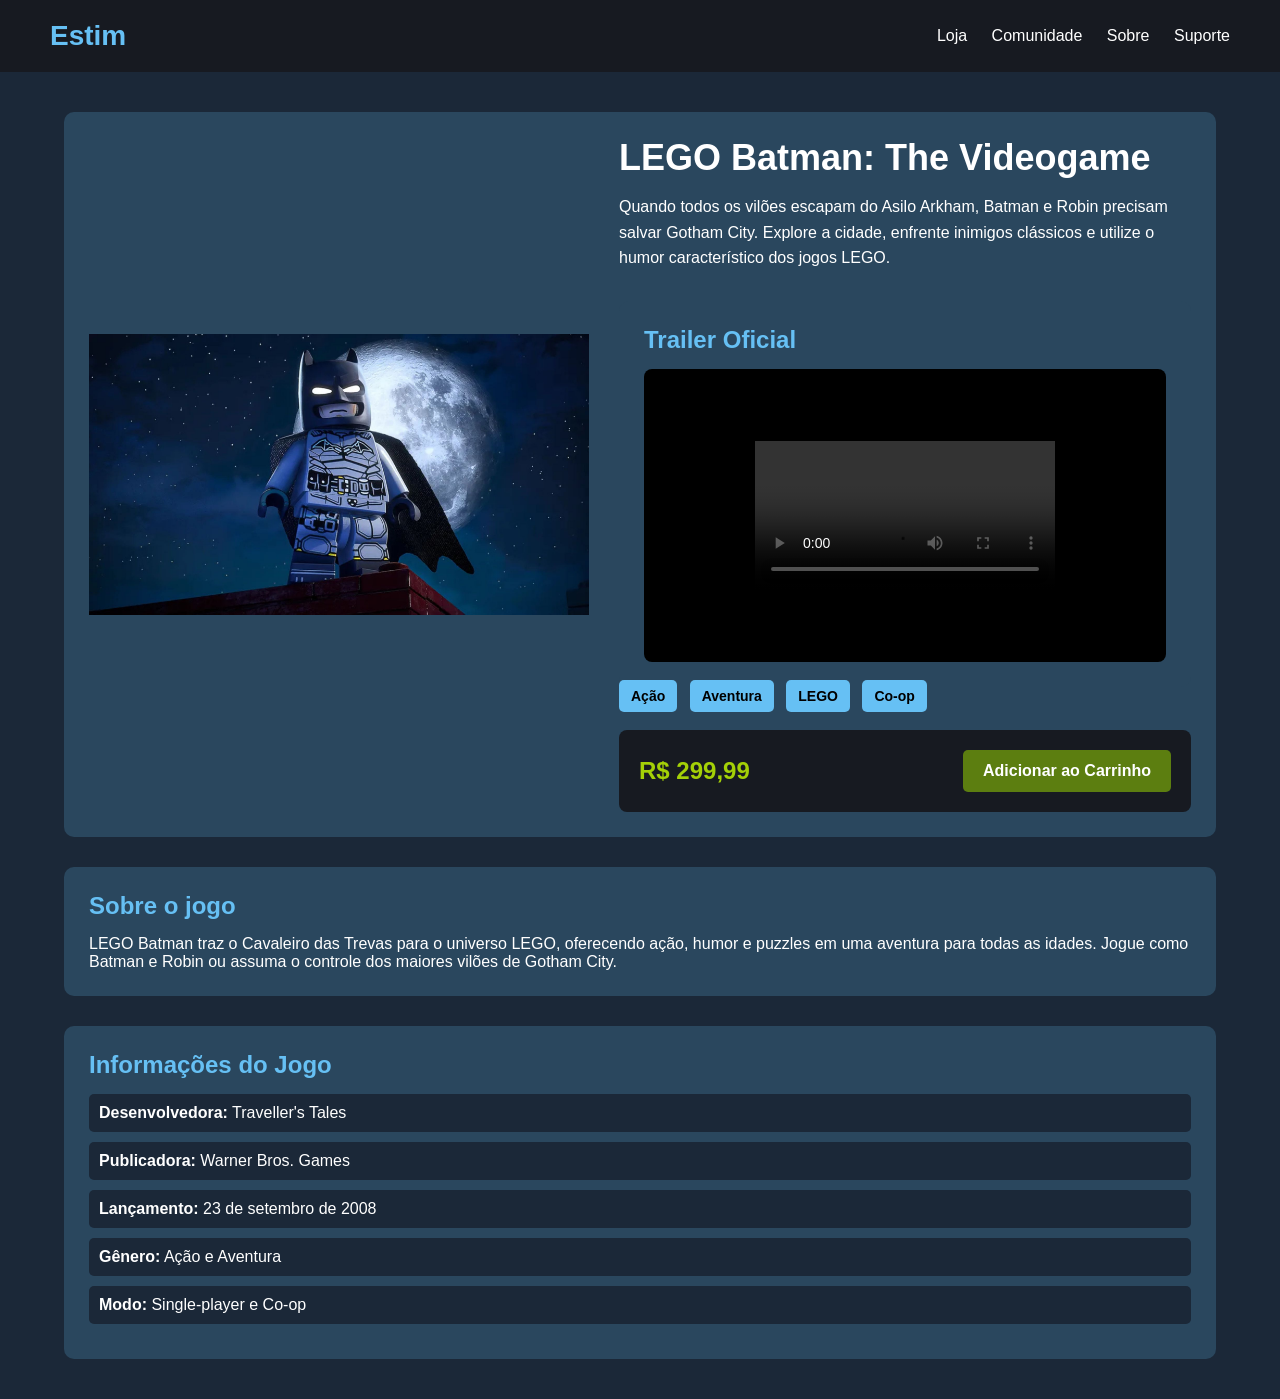
==== Front - End/index.html @ ed121b34 "Add files via upload" ====
<!DOCTYPE html>
<html lang="pt-BR">
<head>
    <meta charset="UTF-8">
    <meta name="viewport" content="width=device-width, initial-scale=1.0">
    <title>LEGO Batman - Estim</title>
    <link rel="stylesheet" href="styles.css">
     <script src="script.js"></script>
</head>
<body>

    <header>
        <div class="logo">Estim</div>
        <nav>
            <a href="#">Loja</a>
            <a href="#">Comunidade</a>
            <a href="#">Sobre</a>
            <a href="#">Suporte</a>
        </nav>
    </header>

     <main class="container">

        <section class="game-header">
            <img src="lego-batman-tt-games-rolling-stone.jpg" alt="lego batman">
            <div class="game-info">
                <h1>LEGO Batman: The Videogame</h1>

                   <p>
                    Quando todos os vilões escapam do Asilo Arkham, Batman e Robin precisam
                    salvar Gotham City. Explore a cidade, enfrente inimigos clássicos e
                    utilize o humor característico dos jogos LEGO.
                </p>

           <section class="trailer">
               <h2>Trailer Oficial</h2>

             <div class="video-container">
              <iframe
            width="280"
            height="200"
            src="WhatsApp Video 2026-06-14 at 22.41.14.mp4"
            title="LEGO Batman Trailer"
            frameborder="0"
            allow="accelerometer; autoplay; clipboard-write; encrypted-media; gyroscope; picture-in-picture"
            allowfullscreen>
              </iframe>
             </div>
           </section>
 
                <div class="tags">
                    <span>Ação</span>
                    <span>Aventura</span>
                    <span>LEGO</span>
                    <span>Co-op</span>
                </div>

                 <div class="purchase">
                    <h2>R$ 299,99</h2>
                    <button>Adicionar ao Carrinho</button>
                </div>
            </div>
        </section>

        <section class="about">
            <h2>Sobre o jogo</h2>
            <p>
                LEGO Batman traz o Cavaleiro das Trevas para o universo LEGO,
                oferecendo ação, humor e puzzles em uma aventura para todas as idades.
                Jogue como Batman e Robin ou assuma o controle dos maiores vilões
                de Gotham City.
            </p>
        </section>

        <section class="details">
            <h2>Informações do Jogo</h2>

            <ul>
                <li><strong>Desenvolvedora:</strong> Traveller's Tales</li>
                <li><strong>Publicadora:</strong> Warner Bros. Games</li>
                <li><strong>Lançamento:</strong> 23 de setembro de 2008</li>
                <li><strong>Gênero:</strong> Ação e Aventura</li>
                <li><strong>Modo:</strong> Single-player e Co-op</li>
            </ul>
        </section>

    </main>

</body>
</html>
---- Front - End/styles.css ----
*{
    margin:0;
    padding:0;
    box-sizing:border-box;
    font-family: Arial, Helvetica, sans-serif;
}

body{
    background-color:#1b2838;
    color:white;
}


header{
    background-color:#171a21;
    display:flex;
    justify-content:space-between;
    align-items:center;
    padding:20px 50px;
}

.logo{
    font-size:28px;
    font-weight:bold;
    color:#66c0f4;
}

nav a{
    color:white;
    text-decoration:none;
    margin-left:20px;
    transition:0.3s;
}

nav a:hover{
    color:#66c0f4;
}



.container{
    width:90%;
    max-width:1200px;
    margin:40px auto;
}

.game-header{
    display:flex;
    gap:30px;
    background:#2a475e;
    padding:25px;
    border-radius:10px;
}

.game-header img{
    width: 100%;
    max-width: 500px;
    height: auto;
    object-fit: contain;
    border-radius: 8px;
}


.game-info{
    flex:1;
}

.game-info h1{
    margin-bottom:15px;
    font-size:36px;
}

.game-info p{
    line-height:1.6;
    margin-bottom:20px;
}


.tags{
    margin-bottom:25px;
}

.tags span{
    background:#66c0f4;
    color:#000;
    padding:8px 12px;
    border-radius:5px;
    margin-right:8px;
    font-size:14px;
    font-weight:bold;
}



.purchase{
    background:#171a21;
    padding:20px;
    border-radius:8px;
    display:flex;
    justify-content:space-between;
    align-items:center;
}

.purchase h2{
    color:#a4d007;
}

.purchase button{
    background:#5c7e10;
    color:white;
    border:none;
    padding:12px 20px;
    border-radius:5px;
    cursor:pointer;
    font-size:16px;
    font-weight:bold;
}

.purchase button:hover{
    background:#7fae1b;
}



.about,
.details{
    margin-top:30px;
    background:#2a475e;
    padding:25px;
    border-radius:10px;
}

.about h2,
.details h2{
    margin-bottom:15px;
    color:#66c0f4;
}

.details ul{
    list-style:none;
}

.details li{
    margin-bottom:10px;
    padding:10px;
    background:#1b2838;
    border-radius:5px;
}

.trailer{
    margin-top: 30px;
    background: #2a475e;
    padding: 25px;
    border-radius: 10px;
}

.trailer h2{
    color: #66c0f4;
    margin-bottom: 15px;
}

.video-container{
    position: relative;
    width: 100%;
    padding-bottom: 56.25%; /* formato 16:9 */
    height: 0;
}

.video-container iframe{
    position: absolute;
    top: 0;
    left: 0;
    width: 100%;
    height: 100%;
    border-radius: 8px;
}
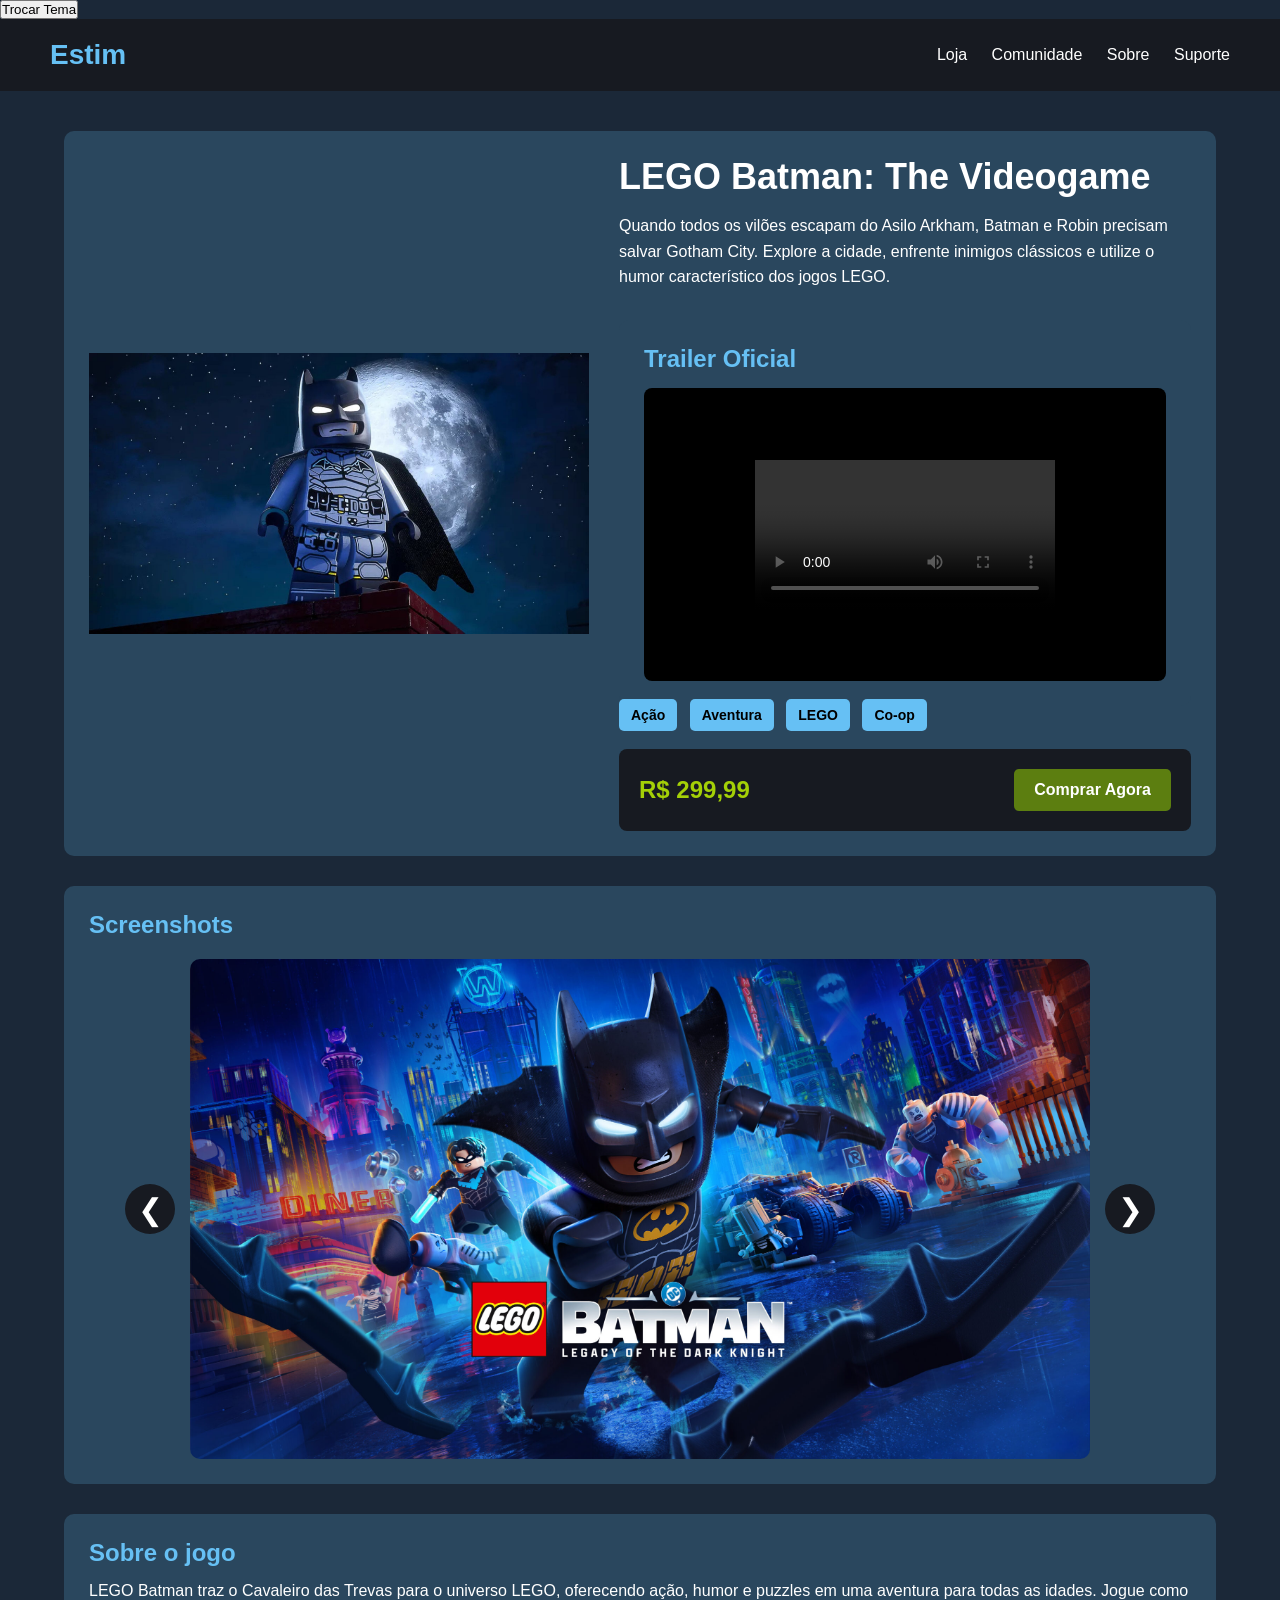
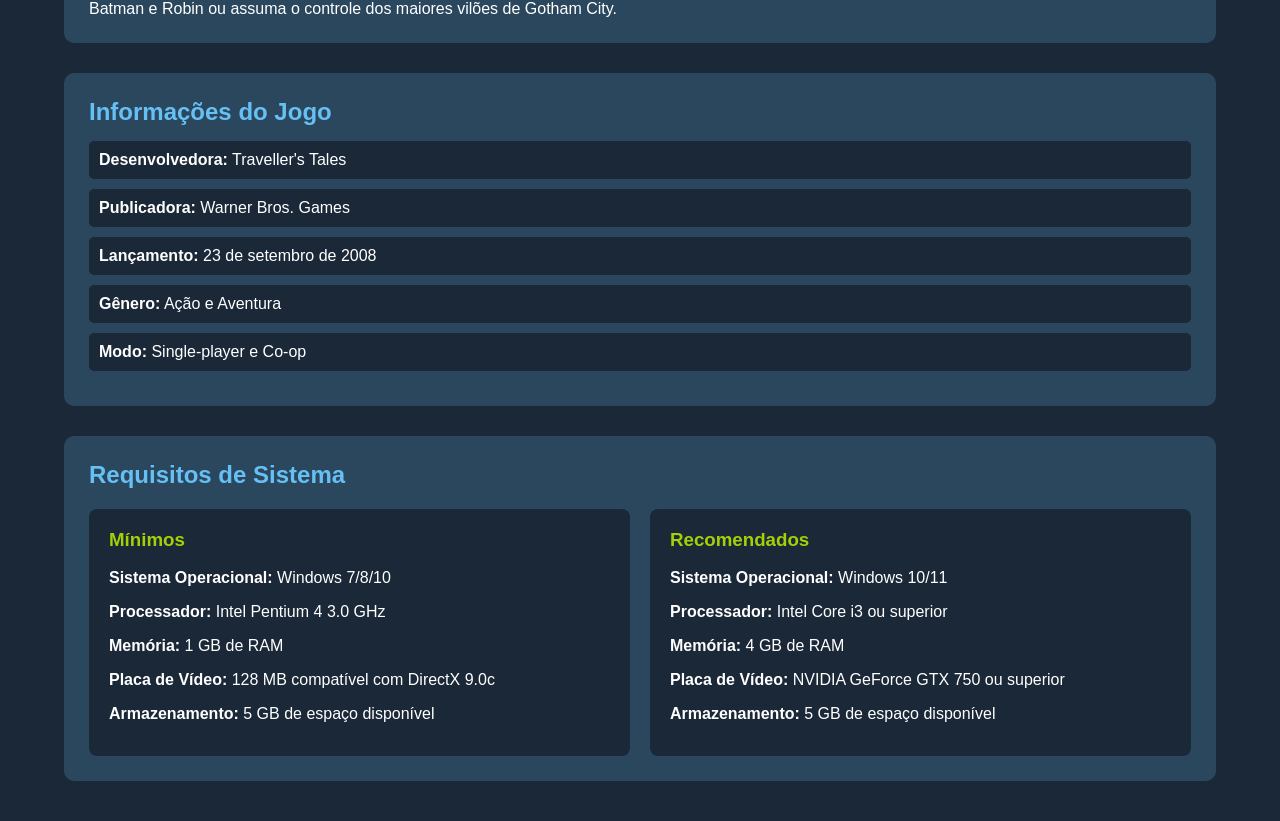
==== commit df093c56: "Add files via upload" ====
--- a/Front - End/index.html
+++ b/Front - End/index.html
@@ -9,6 +9,9 @@
 </head>
 <body>
 
+
+    <button onclick="trocarTema()">Trocar Tema</button>
+    
     <header>
         <div class="logo">Estim</div>
         <nav>
@@ -32,6 +35,7 @@
                     utilize o humor característico dos jogos LEGO.
                 </p>
 
+
            <section class="trailer">
                <h2>Trailer Oficial</h2>
 
@@ -47,7 +51,8 @@
               </iframe>
              </div>
            </section>
- 
+     
+      
                 <div class="tags">
                     <span>Ação</span>
                     <span>Aventura</span>
@@ -56,11 +61,28 @@
                 </div>
 
                  <div class="purchase">
-                    <h2>R$ 299,99</h2>
-                    <button>Adicionar ao Carrinho</button>
-                </div>
+    <h2>R$ 299,99</h2>
+
+    <a href="https://nubank.com.br/cobrar/hljv3/6a322822-2d60-42bb-8066-b90163ad589b" target="_blank">
+        <button>Comprar Agora</button>
+    </a>
+</div>
+   
+                
             </div>
         </section>
+        
+           <section class="carousel-section">
+    <h2>Screenshots</h2>
+
+    <div class="carousel">
+        <button class="prev">&#10094;</button>
+
+        <img id="carouselImage" src="LEGO-Batman_-Legacy-of-the-Dark-Knight-Combat-Key-Art-16x9-1-scaled.jpg" alt="Screenshot">
+
+        <button class="next">&#10095;</button>
+    </div>
+</section>
 
         <section class="about">
             <h2>Sobre o jogo</h2>
@@ -83,6 +105,35 @@
                 <li><strong>Modo:</strong> Single-player e Co-op</li>
             </ul>
         </section>
+        <section class="requirements">
+    <h2>Requisitos de Sistema</h2>
+
+    <div class="req-container">
+
+        <div class="req-box">
+            <h3>Mínimos</h3>
+            <ul>
+                <li><strong>Sistema Operacional:</strong> Windows 7/8/10</li>
+                <li><strong>Processador:</strong> Intel Pentium 4 3.0 GHz</li>
+                <li><strong>Memória:</strong> 1 GB de RAM</li>
+                <li><strong>Placa de Vídeo:</strong> 128 MB compatível com DirectX 9.0c</li>
+                <li><strong>Armazenamento:</strong> 5 GB de espaço disponível</li>
+            </ul>
+        </div>
+
+        <div class="req-box">
+            <h3>Recomendados</h3>
+            <ul>
+                <li><strong>Sistema Operacional:</strong> Windows 10/11</li>
+                <li><strong>Processador:</strong> Intel Core i3 ou superior</li>
+                <li><strong>Memória:</strong> 4 GB de RAM</li>
+                <li><strong>Placa de Vídeo:</strong> NVIDIA GeForce GTX 750 ou superior</li>
+                <li><strong>Armazenamento:</strong> 5 GB de espaço disponível</li>
+            </ul>
+        </div>
+
+    </div>
+</section>
 
     </main>
 
--- a/Front - End/styles.css
+++ b/Front - End/styles.css
@@ -173,4 +173,106 @@
     width: 100%;
     height: 100%;
     border-radius: 8px;
+}
+
+.carousel-section{
+    margin-top: 30px;
+    background: #2a475e;
+    padding: 25px;
+    border-radius: 10px;
+}
+
+.carousel-section h2{
+    color: #66c0f4;
+    margin-bottom: 20px;
+}
+
+.carousel{
+    display: flex;
+    align-items: center;
+    justify-content: center;
+    gap: 15px;
+}
+
+.carousel img{
+    width: 100%;
+    max-width: 900px;
+    height: 500px;
+    object-fit: cover;
+    border-radius: 10px;
+}
+
+.carousel button{
+    background: #171a21;
+    color: white;
+    border: none;
+    font-size: 30px;
+    width: 50px;
+    height: 50px;
+    cursor: pointer;
+    border-radius: 50%;
+}
+
+.carousel button:hover{
+    background: #66c0f4;
+    color: black;
+}
+
+.buy-btn{
+    background:#5c7e10;
+    color:white;
+    text-decoration:none;
+    padding:12px 20px;
+    border-radius:5px;
+    font-weight:bold;
+    display:inline-block;
+}
+
+.buy-btn:hover{
+    background:#7fae1b;
+}
+
+.requirements{
+    margin-top: 30px;
+    background: #2a475e;
+    padding: 25px;
+    border-radius: 10px;
+}
+
+.requirements h2{
+    color: #66c0f4;
+    margin-bottom: 20px;
+}
+
+.req-container{
+    display: flex;
+    gap: 20px;
+    flex-wrap: wrap;
+}
+
+.req-box{
+    flex: 1;
+    min-width: 300px;
+    background: #1b2838;
+    padding: 20px;
+    border-radius: 8px;
+}
+
+.req-box h3{
+    color: #a4d007;
+    margin-bottom: 15px;
+}
+
+.req-box ul{
+    list-style: none;
+}
+
+.req-box li{
+    margin-bottom: 10px;
+    line-height: 1.5;
+}
+
+.claro{
+    background: white;
+    color: black;
 }
